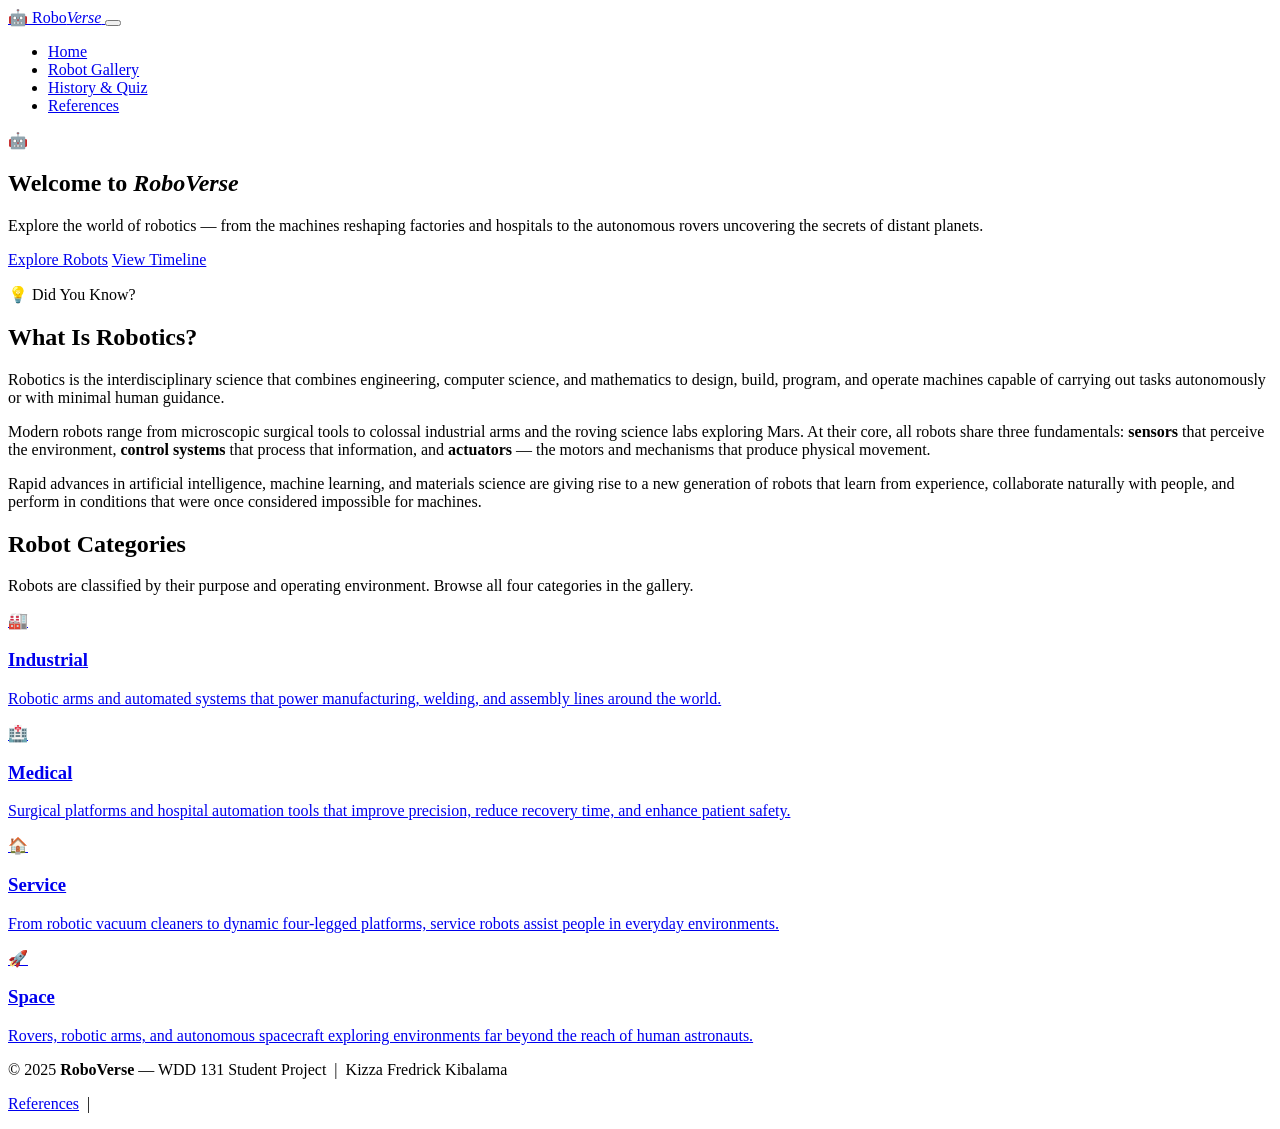
==== project/index.html @ 7777f820 "update ptoject" ====
<!DOCTYPE html>
<html lang="en">
<head>
  <meta charset="UTF-8">
  <meta name="viewport" content="width=device-width, initial-scale=1.0">
  <meta name="description" content="RoboVerse — an educational hub exploring robotics technology, types of robots, history, and real-world applications in healthcare, manufacturing, and space.">
  <meta name="author" content="Kizza Fredrick Kibalama">
  <title>Home | RoboVerse</title>
  <link rel="preconnect" href="https://fonts.googleapis.com">
  <link rel="preconnect" href="https://fonts.gstatic.com" crossorigin>
  <link href="https://fonts.googleapis.com/css2?family=Orbitron:wght@400;600;800&family=Source+Sans+3:ital,wght@0,300;0,400;0,600;1,400&display=swap" rel="stylesheet">
  <link rel="stylesheet" href="styles/main.css">
</head>
<body>

  <header>
    <nav class="site-nav" aria-label="Main navigation">
      <div class="container">
        <a href="index.html" class="nav-brand" aria-label="RoboVerse — go to home page">
          <span class="nav-logo" aria-hidden="true">🤖</span>
          <span>Robo<em>Verse</em></span>
        </a>
        <button class="nav-toggle" aria-label="Toggle navigation menu" aria-expanded="false">
          <span class="hamburger"></span>
        </button>
        <ul class="nav-links" role="list">
          <li><a href="index.html">Home</a></li>
          <li><a href="robots.html">Robot Gallery</a></li>
          <li><a href="history.html">History &amp; Quiz</a></li>
          <li><a href="references.html">References</a></li>
        </ul>
      </div>
    </nav>
  </header>

  <main>

    <!-- ── Hero ──────────────────────────────── -->
    <section class="hero" aria-labelledby="hero-heading">
      <div class="container">
        <span class="hero-icon" aria-hidden="true">🤖</span>
        <h1 id="hero-heading">Welcome to <em>RoboVerse</em></h1>
        <p class="hero-subtitle">
          Explore the world of robotics — from the machines reshaping factories and hospitals
          to the autonomous rovers uncovering the secrets of distant planets.
        </p>
        <div class="hero-cta">
          <a href="robots.html" class="btn-primary">Explore Robots</a>
          <a href="history.html" class="btn-secondary">View Timeline</a>
        </div>
      </div>
    </section>

    <!-- ── Rotating Facts ─────────────────────── -->
    <section class="fact-section section-alt" aria-label="Did you know — rotating robotics facts">
      <div class="container">
        <p class="fact-label">&#128161; Did You Know?</p>
        <p class="fact-display" aria-live="polite"></p>
      </div>
    </section>

    <!-- ── What Is Robotics ───────────────────── -->
    <section class="section-pad" aria-labelledby="what-heading">
      <div class="container">
        <div class="section-header reveal">
          <h2 id="what-heading">What Is Robotics?</h2>
          <p>
            Robotics is the interdisciplinary science that combines engineering, computer science,
            and mathematics to design, build, program, and operate machines capable of carrying out
            tasks autonomously or with minimal human guidance.
          </p>
        </div>
        <p class="reveal">
          Modern robots range from microscopic surgical tools to colossal industrial arms and the
          roving science labs exploring Mars. At their core, all robots share three fundamentals:
          <strong>sensors</strong> that perceive the environment, <strong>control systems</strong>
          that process that information, and <strong>actuators</strong> — the motors and mechanisms
          that produce physical movement.
        </p>
        <p class="reveal">
          Rapid advances in artificial intelligence, machine learning, and materials science are
          giving rise to a new generation of robots that learn from experience, collaborate naturally
          with people, and perform in conditions that were once considered impossible for machines.
        </p>
      </div>
    </section>

    <!-- ── Robot Categories ───────────────────── -->
    <section class="section-pad section-alt" aria-labelledby="categories-heading">
      <div class="container">
        <div class="section-header reveal">
          <h2 id="categories-heading">Robot Categories</h2>
          <p>Robots are classified by their purpose and operating environment. Browse all four categories in the gallery.</p>
        </div>
        <div class="feature-grid">
          <a href="robots.html" class="feature-card reveal" aria-label="Browse industrial robots">
            <span class="feature-icon" aria-hidden="true">&#127981;</span>
            <h3>Industrial</h3>
            <p>Robotic arms and automated systems that power manufacturing, welding, and assembly lines around the world.</p>
          </a>
          <a href="robots.html" class="feature-card reveal" aria-label="Browse medical robots">
            <span class="feature-icon" aria-hidden="true">&#127973;</span>
            <h3>Medical</h3>
            <p>Surgical platforms and hospital automation tools that improve precision, reduce recovery time, and enhance patient safety.</p>
          </a>
          <a href="robots.html" class="feature-card reveal" aria-label="Browse service robots">
            <span class="feature-icon" aria-hidden="true">&#127968;</span>
            <h3>Service</h3>
            <p>From robotic vacuum cleaners to dynamic four-legged platforms, service robots assist people in everyday environments.</p>
          </a>
          <a href="robots.html" class="feature-card reveal" aria-label="Browse space robots">
            <span class="feature-icon" aria-hidden="true">&#128640;</span>
            <h3>Space</h3>
            <p>Rovers, robotic arms, and autonomous spacecraft exploring environments far beyond the reach of human astronauts.</p>
          </a>
        </div>
      </div>
    </section>

  </main>

  <footer class="site-footer">
    <div class="container">
      <p>&copy; 2025 <strong>RoboVerse</strong> &mdash; WDD 131 Student Project &nbsp;|&nbsp; Kizza Fredrick Kibalama</p>
      <p>
        <a href="references.html">References</a>
        &nbsp;|&nbsp;
        <span class="visit-count" aria-live="polite"></span>
      </p>
    </div>
  </footer>

  <script src="scripts/main.js"></script>

</body>
</html>
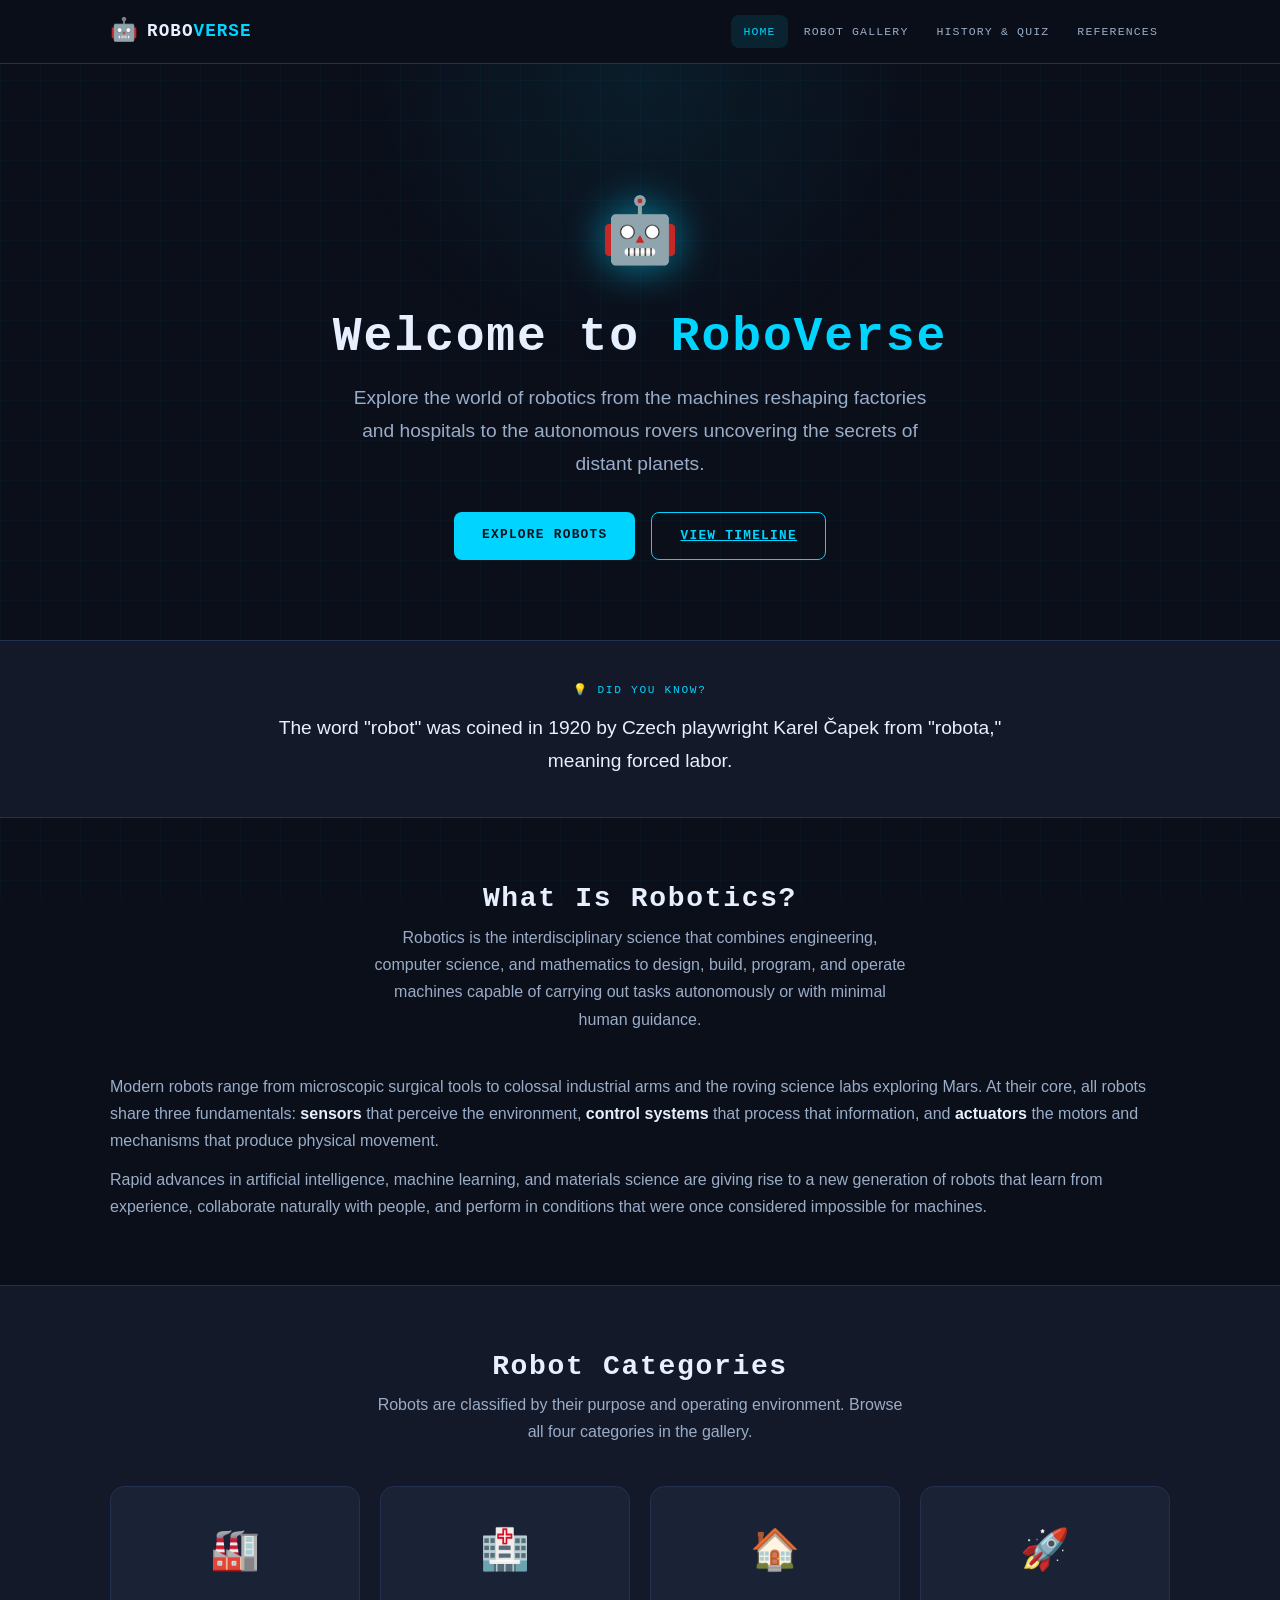
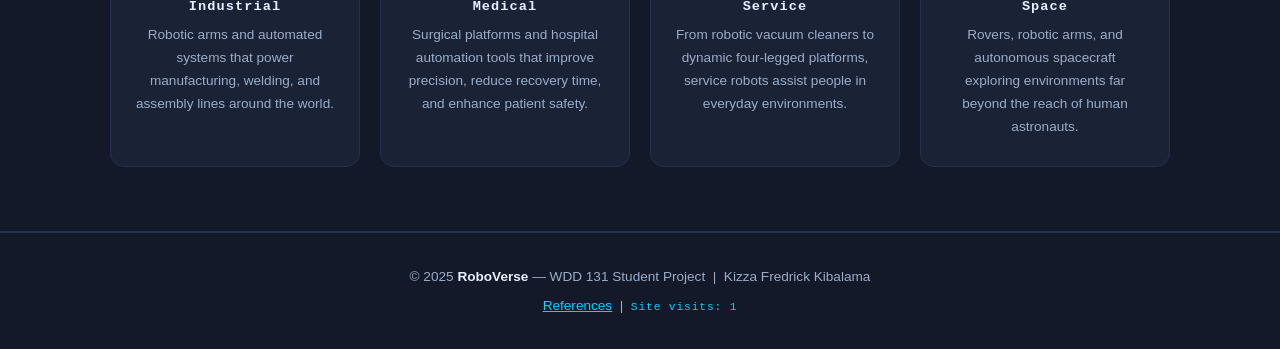
==== commit e9a705fe: "update" ====
--- a/project/index.html
+++ b/project/index.html
@@ -3,7 +3,7 @@
 <head>
   <meta charset="UTF-8">
   <meta name="viewport" content="width=device-width, initial-scale=1.0">
-  <meta name="description" content="RoboVerse — an educational hub exploring robotics technology, types of robots, history, and real-world applications in healthcare, manufacturing, and space.">
+  <meta name="description" content="RoboVerse: an educational hub exploring robotics technology, types of robots, history, and real-world applications in healthcare, manufacturing, and space.">
   <meta name="author" content="Kizza Fredrick Kibalama">
   <title>Home | RoboVerse</title>
   <link rel="preconnect" href="https://fonts.googleapis.com">
@@ -16,7 +16,7 @@
   <header>
     <nav class="site-nav" aria-label="Main navigation">
       <div class="container">
-        <a href="index.html" class="nav-brand" aria-label="RoboVerse — go to home page">
+        <a href="index.html" class="nav-brand" aria-label="RoboVerse: go to home page">
           <span class="nav-logo" aria-hidden="true">🤖</span>
           <span>Robo<em>Verse</em></span>
         </a>
@@ -41,7 +41,7 @@
         <span class="hero-icon" aria-hidden="true">🤖</span>
         <h1 id="hero-heading">Welcome to <em>RoboVerse</em></h1>
         <p class="hero-subtitle">
-          Explore the world of robotics — from the machines reshaping factories and hospitals
+          Explore the world of robotics  from the machines reshaping factories and hospitals
           to the autonomous rovers uncovering the secrets of distant planets.
         </p>
         <div class="hero-cta">
@@ -52,7 +52,7 @@
     </section>
 
     <!-- ── Rotating Facts ─────────────────────── -->
-    <section class="fact-section section-alt" aria-label="Did you know — rotating robotics facts">
+    <section class="fact-section section-alt" aria-label="Did you know; rotating robotics facts">
       <div class="container">
         <p class="fact-label">&#128161; Did You Know?</p>
         <p class="fact-display" aria-live="polite"></p>
@@ -74,7 +74,7 @@
           Modern robots range from microscopic surgical tools to colossal industrial arms and the
           roving science labs exploring Mars. At their core, all robots share three fundamentals:
           <strong>sensors</strong> that perceive the environment, <strong>control systems</strong>
-          that process that information, and <strong>actuators</strong> — the motors and mechanisms
+          that process that information, and <strong>actuators</strong>  the motors and mechanisms
           that produce physical movement.
         </p>
         <p class="reveal">
--- a/project/styles/main.css
+++ b/project/styles/main.css
@@ -0,0 +1,716 @@
+/* === ROBOVERSE — main.css ===
+   Author  : Kizza Fredrick Kibalama
+   Course  : WDD 131
+   Fonts   : Orbitron (headings) | Source Sans 3 (body)
+   Colors  : Deep Space + Electric Cyan + Steel Gray
+========================================== */
+
+/* ── Variables ────────────────────────────── */
+:root {
+  --bg:       #0b0f1a;
+  --surface:  #131929;
+  --card:     #1a2236;
+  --border:   #243050;
+  --accent:   #00d4ff;
+  --accent2:  #0077ff;
+  --heading:  #e8f0ff;
+  --body-txt: #9aadc8;
+  --success:  #00e676;
+  --error:    #ff5252;
+  --font-h:   'Orbitron', monospace;
+  --font-b:   'Source Sans 3', sans-serif;
+  --r:        8px;
+  --rl:       14px;
+  --max-w:    1100px;
+  --nav-h:    64px;
+}
+
+/* ── Reset ────────────────────────────────── */
+*, *::before, *::after { box-sizing: border-box; margin: 0; padding: 0; }
+html { scroll-behavior: smooth; }
+img  { display: block; max-width: 100%; height: auto; }
+ul   { list-style: none; }
+button { cursor: pointer; border: none; background: none; font-family: inherit; }
+
+/* ── Base ─────────────────────────────────── */
+body {
+  background-color: var(--bg);
+  color: var(--body-txt);
+  font-family: var(--font-b);
+  font-size: 1rem;
+  line-height: 1.7;
+  min-height: 100vh;
+  display: flex;
+  flex-direction: column;
+}
+
+body::before {
+  content: '';
+  position: fixed;
+  inset: 0;
+  background-image:
+    linear-gradient(rgba(0, 212, 255, 0.03) 1px, transparent 1px),
+    linear-gradient(90deg, rgba(0, 212, 255, 0.03) 1px, transparent 1px);
+  background-size: 40px 40px;
+  pointer-events: none;
+  z-index: 0;
+}
+
+main {
+  flex: 1;
+  position: relative;
+  z-index: 1;
+}
+
+/* ── Focus styles (accessibility) ────────────── */
+:focus-visible {
+  outline: 2px solid var(--accent);
+  outline-offset: 3px;
+  border-radius: 3px;
+}
+
+/* ── Typography ───────────────────────────── */
+h1, h2, h3, h4 {
+  font-family: var(--font-h);
+  color: var(--heading);
+  line-height: 1.2;
+}
+
+h1 { font-size: clamp(1.8rem, 5vw, 3rem);   font-weight: 800; letter-spacing: .04em; }
+h2 { font-size: clamp(1.2rem, 3vw, 1.75rem); font-weight: 600; letter-spacing: .06em; }
+h3 { font-size: 1rem;                         font-weight: 600; letter-spacing: .08em; }
+h4 { font-size: .85rem;                       font-weight: 600; letter-spacing: .1em; }
+
+p         { margin-bottom: .75rem; }
+p:last-child { margin-bottom: 0; }
+strong    { color: var(--heading); }
+em        { color: var(--accent); font-style: normal; }
+
+a         { color: var(--accent); }
+a:hover   { text-decoration: underline; }
+
+/* ── Layout helpers ───────────────────────── */
+.container {
+  max-width: var(--max-w);
+  margin: 0 auto;
+  padding: 0 1.25rem;
+}
+
+.section-pad  { padding: 4rem 0; }
+.section-alt  { background: var(--surface); border-top: 1px solid var(--border); border-bottom: 1px solid var(--border); }
+
+.section-header         { text-align: center; margin-bottom: 2.5rem; }
+.section-header h2      { margin-bottom: .5rem; }
+.section-header p       { max-width: 60ch; margin: 0 auto; }
+
+/* ── Page header (inner pages) ───────────────── */
+.page-header {
+  padding: 3rem 0 2rem;
+  border-bottom: 1px solid var(--border);
+}
+
+.page-header h1 { margin-bottom: .5rem; }
+
+/* ── Tag pills ────────────────────────────── */
+.tag {
+  display: inline-block;
+  font-family: var(--font-h);
+  font-size: .6rem;
+  letter-spacing: .1em;
+  text-transform: uppercase;
+  border-radius: 4px;
+  padding: .15rem .55rem;
+}
+
+.tag-industrial { color: #ffb300; border: 1px solid rgba(255, 179, 0, .4); }
+.tag-medical    { color: #00e676; border: 1px solid rgba(0, 230, 118, .4); }
+.tag-service    { color: #00d4ff; border: 1px solid rgba(0, 212, 255, .4); }
+.tag-space      { color: #bb86fc; border: 1px solid rgba(187, 134, 252, .4); }
+
+/* ── Buttons ──────────────────────────────── */
+.btn-primary {
+  display: inline-block;
+  font-family: var(--font-h);
+  font-size: .8rem;
+  font-weight: 600;
+  letter-spacing: .1em;
+  text-transform: uppercase;
+  color: var(--bg);
+  background: var(--accent);
+  border-radius: var(--r);
+  padding: .75rem 1.75rem;
+  transition: background .2s, transform .15s, box-shadow .2s;
+  text-decoration: none;
+  border: none;
+  cursor: pointer;
+}
+
+.btn-primary:hover {
+  background: #33ddff;
+  box-shadow: 0 0 20px rgba(0, 212, 255, .5);
+  transform: translateY(-1px);
+  text-decoration: none;
+}
+
+.btn-secondary {
+  display: inline-block;
+  font-family: var(--font-h);
+  font-size: .8rem;
+  font-weight: 600;
+  letter-spacing: .1em;
+  text-transform: uppercase;
+  color: var(--accent);
+  background: transparent;
+  border: 1px solid var(--accent);
+  border-radius: var(--r);
+  padding: .75rem 1.75rem;
+  transition: background .2s, color .2s;
+  cursor: pointer;
+}
+
+.btn-secondary:hover {
+  background: rgba(0, 212, 255, .1);
+  text-decoration: none;
+}
+
+/* ── Navigation ───────────────────────────── */
+.site-nav {
+  position: sticky;
+  top: 0;
+  z-index: 100;
+  background: rgba(11, 15, 26, .95);
+  backdrop-filter: blur(10px);
+  border-bottom: 1px solid var(--border);
+  height: var(--nav-h);
+  display: flex;
+  align-items: center;
+}
+
+.site-nav .container {
+  display: flex;
+  align-items: center;
+  justify-content: space-between;
+  width: 100%;
+  position: relative;
+}
+
+.nav-brand {
+  display: flex;
+  align-items: center;
+  gap: .5rem;
+  font-family: var(--font-h);
+  font-size: 1.1rem;
+  font-weight: 800;
+  letter-spacing: .06em;
+  color: var(--heading);
+  text-transform: uppercase;
+  text-decoration: none;
+}
+
+.nav-brand:hover { text-decoration: none; }
+.nav-logo        { font-size: 1.4rem; }
+.nav-brand em    { color: var(--accent); font-style: normal; }
+
+.nav-toggle {
+  display: flex;
+  flex-direction: column;
+  justify-content: center;
+  gap: 5px;
+  width: 36px;
+  height: 36px;
+  padding: 4px;
+  border-radius: var(--r);
+  background: transparent;
+  border: none;
+}
+
+.hamburger,
+.hamburger::before,
+.hamburger::after {
+  display: block;
+  width: 100%;
+  height: 2px;
+  background: var(--heading);
+  border-radius: 2px;
+  transition: transform .3s, opacity .3s;
+}
+
+.hamburger          { position: relative; }
+.hamburger::before,
+.hamburger::after   { content: ''; position: absolute; left: 0; }
+.hamburger::before  { top: -7px; }
+.hamburger::after   { top: 7px; }
+
+.nav-toggle[aria-expanded="true"] .hamburger           { background: transparent; }
+.nav-toggle[aria-expanded="true"] .hamburger::before   { transform: rotate(45deg) translate(5px, 5px); }
+.nav-toggle[aria-expanded="true"] .hamburger::after    { transform: rotate(-45deg) translate(5px, -5px); }
+
+.nav-links {
+  display: none;
+  flex-direction: column;
+  position: absolute;
+  top: var(--nav-h);
+  left: -1.25rem;
+  right: -1.25rem;
+  background: var(--surface);
+  border-bottom: 1px solid var(--border);
+  padding: 1rem 1.25rem;
+  gap: .25rem;
+}
+
+.nav-links.open { display: flex; }
+
+.nav-links a {
+  display: block;
+  padding: .6rem .75rem;
+  border-radius: var(--r);
+  color: var(--body-txt);
+  font-family: var(--font-h);
+  font-size: .72rem;
+  letter-spacing: .1em;
+  text-transform: uppercase;
+  transition: background .2s, color .2s;
+  text-decoration: none;
+}
+
+.nav-links a:hover,
+.nav-links a.active {
+  background: rgba(0, 212, 255, .1);
+  color: var(--accent);
+}
+
+/* ── Desktop nav ──────────────────────────── */
+@media (min-width: 768px) {
+  .nav-toggle { display: none; }
+
+  .nav-links {
+    display: flex;
+    flex-direction: row;
+    position: static;
+    background: transparent;
+    border: none;
+    padding: 0;
+    gap: .25rem;
+  }
+
+  .nav-links a { padding: .4rem .75rem; }
+}
+
+/* ── Hero ─────────────────────────────────── */
+.hero {
+  padding: 5rem 0 4rem;
+  text-align: center;
+  position: relative;
+  overflow: hidden;
+}
+
+.hero::before {
+  content: '';
+  position: absolute;
+  top: -50%;
+  left: 50%;
+  transform: translateX(-50%);
+  width: 600px;
+  height: 600px;
+  background: radial-gradient(circle, rgba(0, 212, 255, .07) 0%, transparent 70%);
+  pointer-events: none;
+}
+
+.hero-icon {
+  font-size: 4rem;
+  margin-bottom: 1.5rem;
+  display: block;
+  filter: drop-shadow(0 0 20px rgba(0, 212, 255, .6));
+}
+
+.hero h1          { margin-bottom: 1rem; }
+.hero-subtitle    { font-size: clamp(1rem, 2.5vw, 1.2rem); color: var(--body-txt); max-width: 55ch; margin: 0 auto 2rem; }
+
+.hero-cta {
+  display: flex;
+  gap: 1rem;
+  justify-content: center;
+  flex-wrap: wrap;
+}
+
+@media (min-width: 768px) { .hero { padding: 7rem 0 5rem; } }
+
+/* ── Fact rotator ─────────────────────────── */
+.fact-section {
+  padding: 2.5rem 0;
+  text-align: center;
+}
+
+.fact-label {
+  font-family: var(--font-h);
+  font-size: .7rem;
+  letter-spacing: .15em;
+  text-transform: uppercase;
+  color: var(--accent);
+  margin-bottom: .75rem;
+}
+
+.fact-display {
+  font-size: clamp(1rem, 2.5vw, 1.2rem);
+  color: var(--heading);
+  max-width: 70ch;
+  margin: 0 auto;
+  min-height: 3em;
+  transition: opacity .3s;
+}
+
+.fact-display.fade-out { opacity: 0; }
+
+/* ── Feature cards (home) ─────────────────── */
+.feature-grid {
+  display: grid;
+  grid-template-columns: repeat(auto-fill, minmax(220px, 1fr));
+  gap: 1.25rem;
+}
+
+.feature-card {
+  background: var(--card);
+  border: 1px solid var(--border);
+  border-radius: var(--rl);
+  padding: 1.75rem 1.5rem;
+  text-align: center;
+  transition: border-color .25s, transform .25s;
+  text-decoration: none;
+  display: block;
+  color: var(--body-txt);
+}
+
+.feature-card:hover {
+  border-color: rgba(0, 212, 255, .4);
+  transform: translateY(-3px);
+  text-decoration: none;
+}
+
+.feature-icon   { font-size: 2.5rem; margin-bottom: 1rem; display: block; }
+.feature-card h3 { font-size: .85rem; margin-bottom: .5rem; color: var(--heading); }
+.feature-card p  { font-size: .85rem; }
+
+/* ── Robot cards grid ─────────────────────── */
+.cards-grid {
+  display: grid;
+  grid-template-columns: repeat(auto-fill, minmax(280px, 1fr));
+  gap: 1.5rem;
+}
+
+.robot-card {
+  background: var(--card);
+  border: 1px solid var(--border);
+  border-radius: var(--rl);
+  overflow: hidden;
+  transition: transform .25s, border-color .25s, box-shadow .25s;
+}
+
+.robot-card:hover {
+  transform: translateY(-4px);
+  border-color: rgba(0, 212, 255, .4);
+  box-shadow: 0 8px 30px rgba(0, 0, 0, .4);
+}
+
+.robot-card img {
+  width: 100%;
+  height: 200px;
+  object-fit: cover;
+  background: var(--surface);
+}
+
+.card-body        { padding: 1.25rem; }
+.card-body .tag   { margin-bottom: .6rem; }
+.card-body h3     { font-size: .95rem; margin-bottom: .5rem; color: var(--heading); }
+.card-body p      { font-size: .9rem; margin-bottom: .75rem; }
+
+.card-meta {
+  display: flex;
+  gap: 1rem;
+  flex-wrap: wrap;
+  font-size: .78rem;
+  color: var(--body-txt);
+  border-top: 1px solid var(--border);
+  padding-top: .75rem;
+}
+
+.no-results {
+  grid-column: 1 / -1;
+  text-align: center;
+  padding: 3rem;
+  color: var(--body-txt);
+}
+
+/* ── Filter bar ───────────────────────────── */
+.filter-bar {
+  display: flex;
+  gap: .5rem;
+  flex-wrap: wrap;
+  margin-bottom: 2rem;
+}
+
+.filter-btn {
+  font-family: var(--font-h);
+  font-size: .7rem;
+  letter-spacing: .1em;
+  text-transform: uppercase;
+  color: var(--body-txt);
+  background: var(--surface);
+  border: 1px solid var(--border);
+  border-radius: 50px;
+  padding: .5rem 1.2rem;
+  transition: background .2s, color .2s, border-color .2s;
+}
+
+.filter-btn:hover,
+.filter-btn.active {
+  background: rgba(0, 212, 255, .12);
+  color: var(--accent);
+  border-color: var(--accent);
+}
+
+/* ── Timeline ─────────────────────────────── */
+.timeline {
+  position: relative;
+  padding: 1rem 0;
+  max-width: 800px;
+  margin: 0 auto;
+}
+
+.timeline::before {
+  content: '';
+  position: absolute;
+  left: 50%;
+  top: 0;
+  bottom: 0;
+  width: 2px;
+  background: linear-gradient(to bottom, transparent, var(--accent), transparent);
+  transform: translateX(-50%);
+}
+
+.tl-item {
+  display: grid;
+  grid-template-columns: 1fr 24px 1fr;
+  align-items: start;
+  gap: 1.25rem;
+  margin-bottom: 2rem;
+}
+
+.tl-item:nth-child(odd)  .tl-content { grid-column: 1; text-align: right; }
+.tl-item:nth-child(odd)  .tl-dot     { grid-column: 2; }
+.tl-item:nth-child(odd)  .tl-spacer  { grid-column: 3; }
+
+.tl-item:nth-child(even) .tl-spacer  { grid-column: 1; }
+.tl-item:nth-child(even) .tl-dot     { grid-column: 2; }
+.tl-item:nth-child(even) .tl-content { grid-column: 3; text-align: left; }
+
+.tl-dot {
+  width: 14px;
+  height: 14px;
+  background: var(--accent);
+  border-radius: 50%;
+  box-shadow: 0 0 10px rgba(0, 212, 255, .6);
+  margin-top: .45rem;
+  justify-self: center;
+}
+
+.tl-content {
+  background: var(--card);
+  border: 1px solid var(--border);
+  border-radius: var(--r);
+  padding: .9rem 1.1rem;
+}
+
+.tl-year {
+  font-family: var(--font-h);
+  font-size: .7rem;
+  color: var(--accent);
+  letter-spacing: .1em;
+  margin-bottom: .25rem;
+}
+
+.tl-content h3 { font-size: .82rem; margin-bottom: .25rem; }
+.tl-content p  { font-size: .83rem; }
+
+@media (max-width: 640px) {
+  .timeline::before { left: 10px; transform: none; }
+
+  .tl-item {
+    grid-template-columns: 24px 1fr;
+    gap: .75rem;
+  }
+
+  .tl-item:nth-child(odd)  .tl-content,
+  .tl-item:nth-child(even) .tl-content { grid-column: 2; text-align: left; }
+  .tl-item:nth-child(odd)  .tl-dot,
+  .tl-item:nth-child(even) .tl-dot     { grid-column: 1; }
+  .tl-item:nth-child(odd)  .tl-spacer,
+  .tl-item:nth-child(even) .tl-spacer  { display: none; }
+}
+
+/* ── Quiz ─────────────────────────────────── */
+.quiz-intro {
+  background: var(--card);
+  border: 1px solid var(--border);
+  border-radius: var(--rl);
+  padding: 1.5rem;
+  margin-bottom: 1.5rem;
+}
+
+.quiz-fieldset {
+  background: var(--card);
+  border: 1px solid var(--border);
+  border-radius: var(--rl);
+  padding: 1.5rem;
+  margin-bottom: 1rem;
+}
+
+.quiz-legend {
+  font-family: var(--font-h);
+  font-size: .8rem;
+  font-weight: 600;
+  color: var(--heading);
+  letter-spacing: .06em;
+  line-height: 1.4;
+  padding: 0 .5rem;
+}
+
+.quiz-options {
+  display: flex;
+  flex-direction: column;
+  gap: .5rem;
+  margin-top: 1rem;
+}
+
+.quiz-option {
+  display: flex;
+  align-items: center;
+  gap: .75rem;
+  background: var(--surface);
+  border: 1px solid var(--border);
+  border-radius: var(--r);
+  padding: .7rem 1rem;
+  cursor: pointer;
+  transition: border-color .2s, background .2s;
+}
+
+.quiz-option:hover {
+  border-color: rgba(0, 212, 255, .4);
+  background: rgba(0, 212, 255, .05);
+}
+
+.quiz-option input[type="radio"] { accent-color: var(--accent); flex-shrink: 0; }
+
+.quiz-actions {
+  display: flex;
+  gap: 1rem;
+  flex-wrap: wrap;
+  margin-top: 1.5rem;
+}
+
+.quiz-result {
+  background: var(--card);
+  border: 1px solid var(--border);
+  border-radius: var(--rl);
+  padding: 2rem;
+  text-align: center;
+  margin-top: 1.5rem;
+}
+
+.quiz-result.hidden   { display: none; }
+.quiz-score           { font-family: var(--font-h); font-size: 3rem; font-weight: 800; color: var(--accent); display: block; margin-bottom: .5rem; }
+.quiz-message         { font-size: 1.1rem; color: var(--heading); margin-bottom: .5rem; }
+.quiz-last-attempt    { font-size: .85rem; color: var(--body-txt); margin-top: .75rem; }
+
+/* ── Contact form ─────────────────────────── */
+.form-card {
+  background: var(--card);
+  border: 1px solid var(--border);
+  border-radius: var(--rl);
+  padding: 2rem;
+  max-width: 600px;
+  margin: 0 auto;
+}
+
+.form-group           { margin-bottom: 1.25rem; }
+
+.form-group label {
+  display: block;
+  font-family: var(--font-h);
+  font-size: .7rem;
+  letter-spacing: .1em;
+  text-transform: uppercase;
+  color: var(--heading);
+  margin-bottom: .45rem;
+}
+
+.form-group input,
+.form-group textarea,
+.form-group select {
+  width: 100%;
+  background: var(--surface);
+  border: 1px solid var(--border);
+  border-radius: var(--r);
+  padding: .75rem 1rem;
+  color: var(--heading);
+  font-family: var(--font-b);
+  font-size: .95rem;
+  transition: border-color .2s, box-shadow .2s;
+}
+
+.form-group input:focus,
+.form-group textarea:focus,
+.form-group select:focus {
+  outline: none;
+  border-color: var(--accent);
+  box-shadow: 0 0 0 3px rgba(0, 212, 255, .15);
+}
+
+.form-group input::placeholder,
+.form-group textarea::placeholder { color: var(--body-txt); opacity: .6; }
+
+.form-group textarea { resize: vertical; min-height: 110px; }
+
+.form-feedback         { margin-top: .75rem; font-size: .9rem; min-height: 1.4em; }
+.form-feedback.success { color: var(--success); }
+.form-feedback.error   { color: var(--error); }
+
+.required-note { font-size: .8rem; color: var(--body-txt); margin-bottom: 1.25rem; }
+
+/* ── Scroll reveal ────────────────────────── */
+.reveal {
+  opacity: 0;
+  transform: translateY(20px);
+  transition: opacity .5s ease, transform .5s ease;
+}
+
+.reveal.revealed {
+  opacity: 1;
+  transform: translateY(0);
+}
+
+/* ── Footer ───────────────────────────────── */
+.site-footer {
+  position: relative;
+  z-index: 1;
+  background: var(--surface);
+  border-top: 1px solid var(--border);
+  padding: 2rem 0;
+  text-align: center;
+  font-size: .85rem;
+}
+
+.site-footer p           { margin-bottom: .35rem; }
+.site-footer p:last-child { margin-bottom: 0; }
+
+.visit-count {
+  font-family: var(--font-h);
+  font-size: .7rem;
+  color: var(--accent);
+  letter-spacing: .08em;
+}
+
+/* ── Responsive helpers ───────────────────── */
+@media (max-width: 480px) {
+  .hero-cta     { flex-direction: column; align-items: center; }
+  .quiz-actions { flex-direction: column; }
+}
